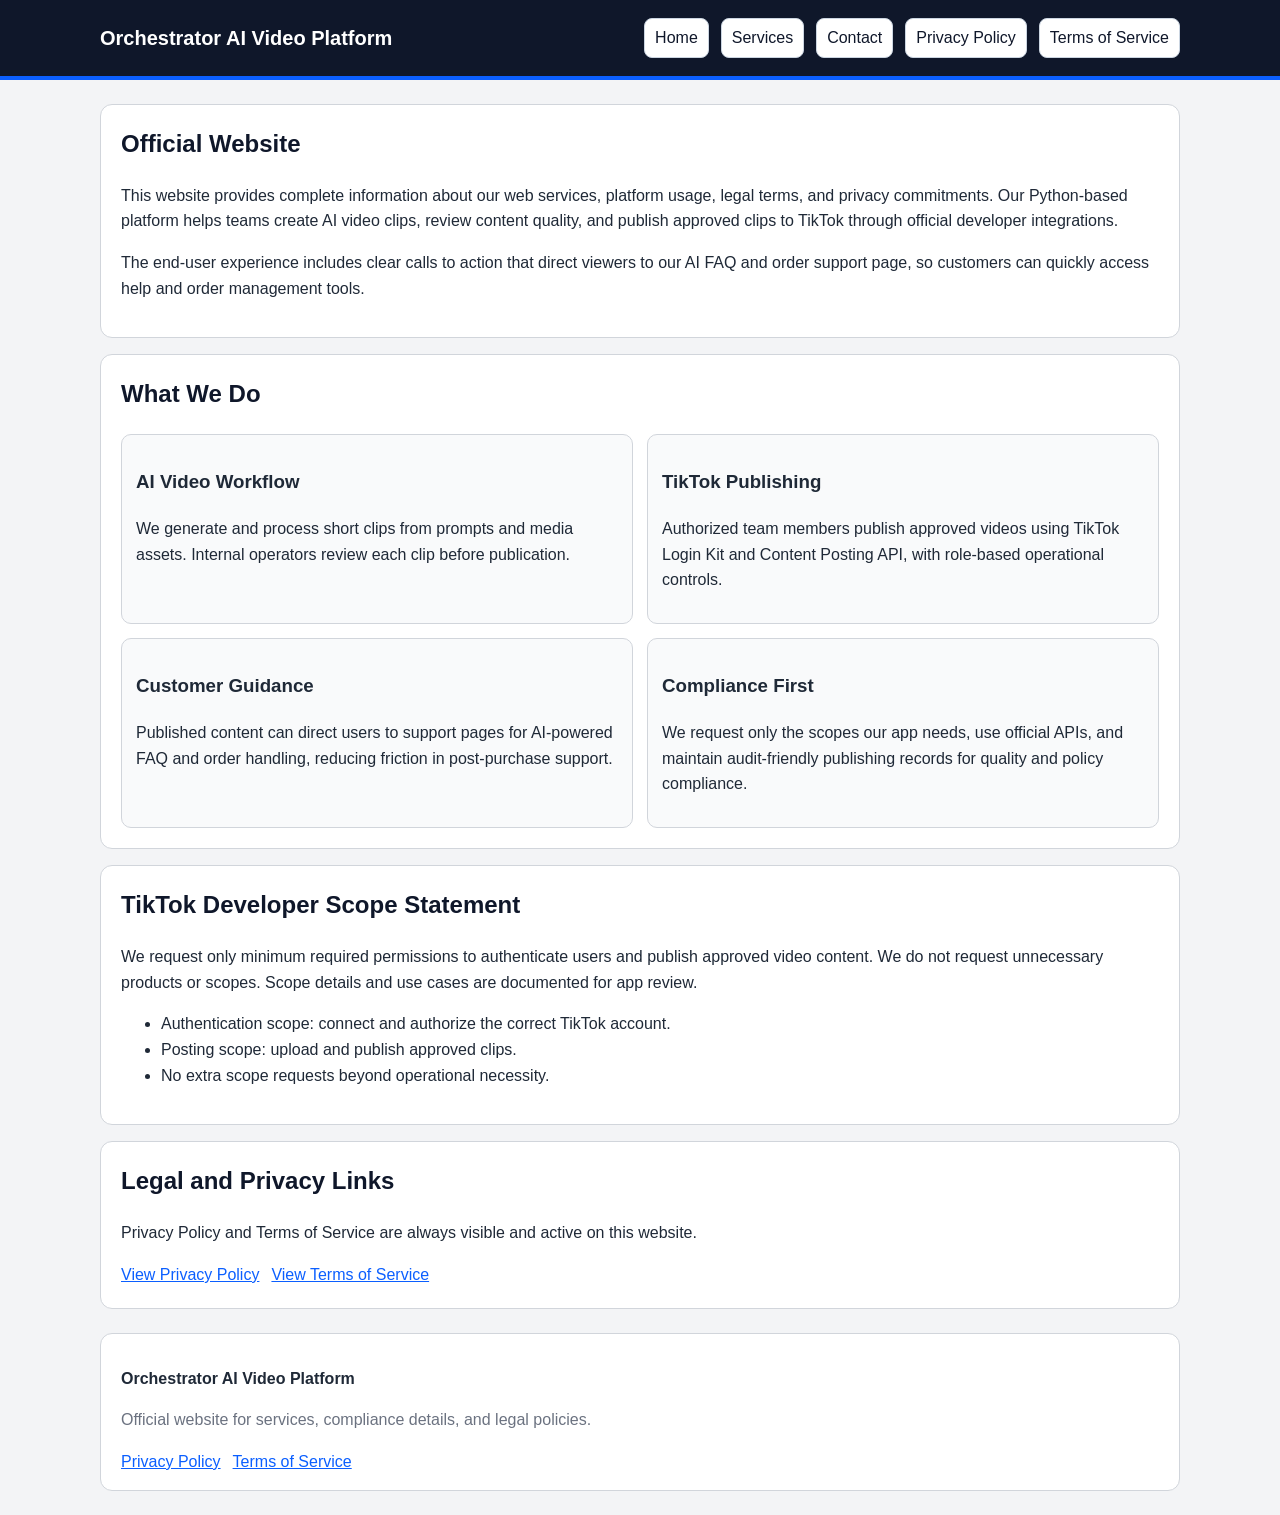
==== index.html @ fd3047f9 "pages added" ====
<!doctype html>
<html lang="en">
<head>
  <meta charset="utf-8">
  <meta name="viewport" content="width=device-width, initial-scale=1">
  <title>Orchestrator AI Video Platform</title>
  <meta name="description" content="Official website for Orchestrator AI Video Platform, including services, compliance, privacy policy, and terms of service.">
  <link rel="stylesheet" href="assets/style.css">
</head>
<body>
  <header>
    <div class="topbar">
      <h1 class="brand">Orchestrator AI Video Platform</h1>
      <nav class="nav" aria-label="Main navigation">
        <a href="index.html">Home</a>
        <a href="services.html">Services</a>
        <a href="contact.html">Contact</a>
        <a href="privacy.html">Privacy Policy</a>
        <a href="terms.html">Terms of Service</a>
      </nav>
    </div>
  </header>

  <main>
    <section class="hero">
      <h2>Official Website</h2>
      <p>
        This website provides complete information about our web services, platform usage,
        legal terms, and privacy commitments. Our Python-based platform helps teams create
        AI video clips, review content quality, and publish approved clips to TikTok through
        official developer integrations.
      </p>
      <p>
        The end-user experience includes clear calls to action that direct viewers to our AI FAQ
        and order support page, so customers can quickly access help and order management tools.
      </p>
    </section>

    <section class="section">
      <h2>What We Do</h2>
      <div class="grid">
        <article class="card">
          <h3>AI Video Workflow</h3>
          <p>
            We generate and process short clips from prompts and media assets. Internal operators
            review each clip before publication.
          </p>
        </article>
        <article class="card">
          <h3>TikTok Publishing</h3>
          <p>
            Authorized team members publish approved videos using TikTok Login Kit and Content Posting API,
            with role-based operational controls.
          </p>
        </article>
        <article class="card">
          <h3>Customer Guidance</h3>
          <p>
            Published content can direct users to support pages for AI-powered FAQ and order handling,
            reducing friction in post-purchase support.
          </p>
        </article>
        <article class="card">
          <h3>Compliance First</h3>
          <p>
            We request only the scopes our app needs, use official APIs, and maintain audit-friendly
            publishing records for quality and policy compliance.
          </p>
        </article>
      </div>
    </section>

    <section class="section">
      <h2>TikTok Developer Scope Statement</h2>
      <p>
        We request only minimum required permissions to authenticate users and publish approved video content.
        We do not request unnecessary products or scopes. Scope details and use cases are documented for app review.
      </p>
      <ul>
        <li>Authentication scope: connect and authorize the correct TikTok account.</li>
        <li>Posting scope: upload and publish approved clips.</li>
        <li>No extra scope requests beyond operational necessity.</li>
      </ul>
    </section>

    <section class="notice">
      <h2>Legal and Privacy Links</h2>
      <p>Privacy Policy and Terms of Service are always visible and active on this website.</p>
      <p class="footer-links">
        <a href="privacy.html">View Privacy Policy</a>
        <a href="terms.html">View Terms of Service</a>
      </p>
    </section>
  </main>

  <footer>
    <div class="legal">
      <p><strong>Orchestrator AI Video Platform</strong></p>
      <p class="muted">Official website for services, compliance details, and legal policies.</p>
      <p class="footer-links">
        <a href="privacy.html">Privacy Policy</a>
        <a href="terms.html">Terms of Service</a>
      </p>
    </div>
  </footer>
</body>
</html>
---- assets/style.css ----
* {
  box-sizing: border-box;
}

body {
  margin: 0;
  font-family: "Segoe UI", Tahoma, Geneva, Verdana, sans-serif;
  color: #1f2937;
  background: #f3f4f6;
  line-height: 1.6;
}

a {
  color: #0b5fff;
}

header {
  background: #0f172a;
  color: #ffffff;
  border-bottom: 4px solid #0b5fff;
}

.topbar {
  max-width: 1120px;
  margin: 0 auto;
  padding: 18px 20px;
  display: flex;
  align-items: center;
  justify-content: space-between;
  gap: 16px;
}

.brand {
  margin: 0;
  font-size: 1.25rem;
}

.nav {
  display: flex;
  gap: 12px;
  flex-wrap: wrap;
}

.nav a {
  color: #0f172a;
  text-decoration: none;
  background: #ffffff;
  border: 1px solid #cbd5e1;
  padding: 6px 10px;
  border-radius: 8px;
}

.nav a:hover {
  background: #e2e8f0;
}

main {
  max-width: 1120px;
  margin: 24px auto;
  padding: 0 20px;
}

.hero,
.section,
.notice {
  background: #ffffff;
  border: 1px solid #d1d5db;
  border-radius: 12px;
  padding: 20px;
  margin-bottom: 16px;
}

.hero h2,
.section h2,
.notice h2 {
  margin-top: 0;
  color: #0f172a;
}

.grid {
  display: grid;
  grid-template-columns: repeat(2, minmax(0, 1fr));
  gap: 14px;
}

.card {
  border: 1px solid #d1d5db;
  border-radius: 10px;
  padding: 14px;
  background: #f9fafb;
}

ul {
  margin-top: 6px;
}

.footer-links {
  display: flex;
  gap: 12px;
  flex-wrap: wrap;
  margin: 6px 0 0;
}

footer {
  max-width: 1120px;
  margin: 0 auto 24px;
  padding: 0 20px;
}

.legal {
  background: #ffffff;
  border: 1px solid #d1d5db;
  border-radius: 12px;
  padding: 16px 20px;
}

.muted {
  color: #6b7280;
}

@media (max-width: 900px) {
  .grid {
    grid-template-columns: 1fr;
  }
}
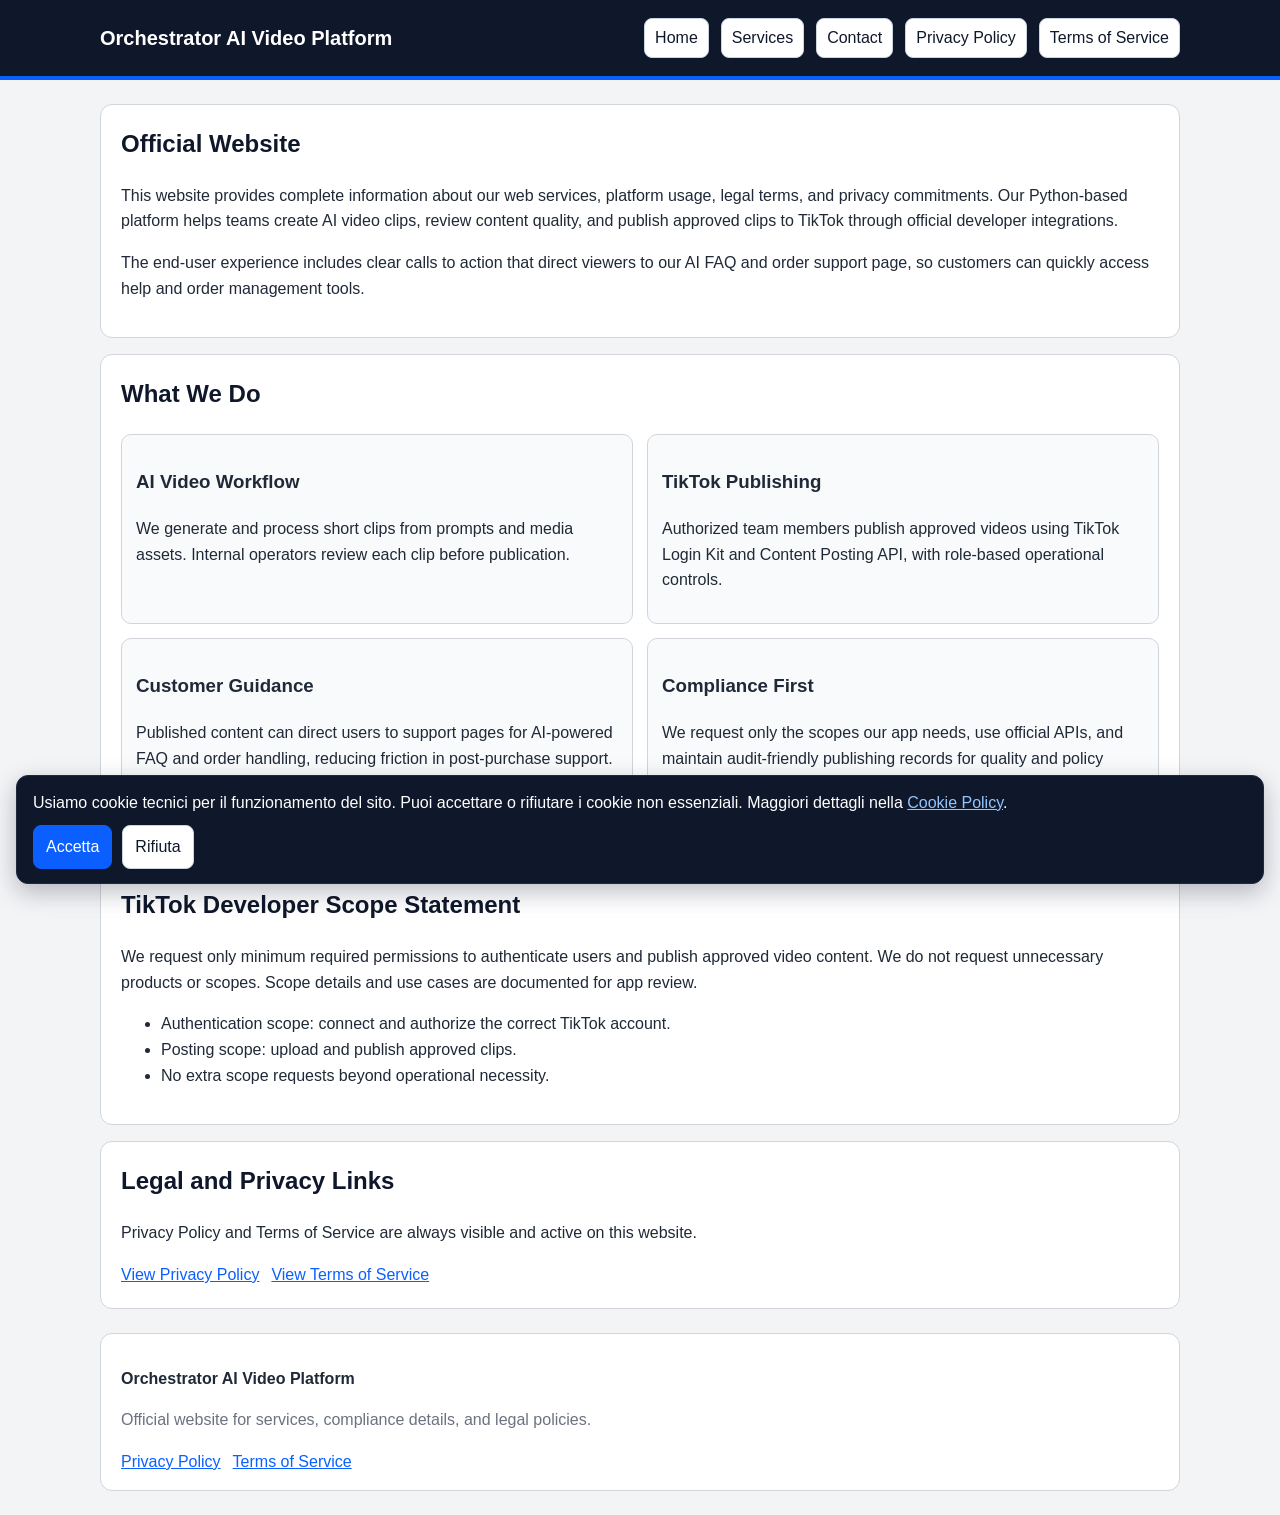
==== commit 93fdcc4c: "aggiunto cookie banner" ====
--- a/index.html
+++ b/index.html
@@ -103,5 +103,64 @@
       </p>
     </div>
   </footer>
+
+  <section class="cookie-banner" id="cookie-banner" aria-live="polite" aria-label="Cookie policy">
+    <p>
+      Usiamo cookie tecnici per il funzionamento del sito. Puoi accettare o rifiutare i cookie non essenziali.
+      Maggiori dettagli nella <a href="privacy.html">Cookie Policy</a>.
+    </p>
+    <div class="cookie-actions">
+      <button class="cookie-button primary" id="cookie-accept" data-cookie-choice="accepted" type="button">Accetta</button>
+      <button class="cookie-button secondary" id="cookie-reject" data-cookie-choice="rejected" type="button">Rifiuta</button>
+    </div>
+  </section>
+
+  <script>
+    (function () {
+      const storageKey = "orchestrator_cookie_consent";
+      const banner = document.getElementById("cookie-banner");
+
+      if (!banner) {
+        return;
+      }
+
+      function hideBanner() {
+        banner.setAttribute("hidden", "");
+        banner.style.display = "none";
+      }
+
+      let savedConsent = null;
+      try {
+        savedConsent = localStorage.getItem(storageKey);
+      } catch {
+        savedConsent = null;
+      }
+
+      if (savedConsent === "accepted" || savedConsent === "rejected") {
+        hideBanner();
+        return;
+      }
+
+      banner.addEventListener("click", function (event) {
+        const button = event.target.closest("[data-cookie-choice]");
+        if (!button || !banner.contains(button)) {
+          return;
+        }
+
+        const choice = button.dataset.cookieChoice;
+        if (choice !== "accepted" && choice !== "rejected") {
+          return;
+        }
+
+        try {
+          localStorage.setItem(storageKey, choice);
+        } catch {
+          // Ignore storage failures and still dismiss the banner.
+        }
+
+        hideBanner();
+      });
+    })();
+  </script>
 </body>
 </html>
--- a/assets/style.css
+++ b/assets/style.css
@@ -118,8 +118,66 @@
   color: #6b7280;
 }
 
+.cookie-banner {
+  position: fixed;
+  left: 16px;
+  right: 16px;
+  bottom: 16px;
+  z-index: 1000;
+  background: #0f172a;
+  color: #ffffff;
+  border: 1px solid #1e293b;
+  border-radius: 12px;
+  padding: 14px 16px;
+  box-shadow: 0 8px 24px rgba(15, 23, 42, 0.28);
+}
+
+.cookie-banner[hidden] {
+  display: none;
+}
+
+.cookie-banner p {
+  margin: 0;
+}
+
+.cookie-banner a {
+  color: #93c5fd;
+}
+
+.cookie-actions {
+  margin-top: 10px;
+  display: flex;
+  gap: 10px;
+  flex-wrap: wrap;
+}
+
+.cookie-button {
+  border: 1px solid #cbd5e1;
+  border-radius: 8px;
+  padding: 8px 12px;
+  cursor: pointer;
+  font: inherit;
+}
+
+.cookie-button.primary {
+  background: #0b5fff;
+  color: #ffffff;
+  border-color: #0b5fff;
+}
+
+.cookie-button.secondary {
+  background: #ffffff;
+  color: #0f172a;
+}
+
 @media (max-width: 900px) {
   .grid {
     grid-template-columns: 1fr;
   }
+
+  .cookie-banner {
+    left: 10px;
+    right: 10px;
+    bottom: 10px;
+  }
 }
